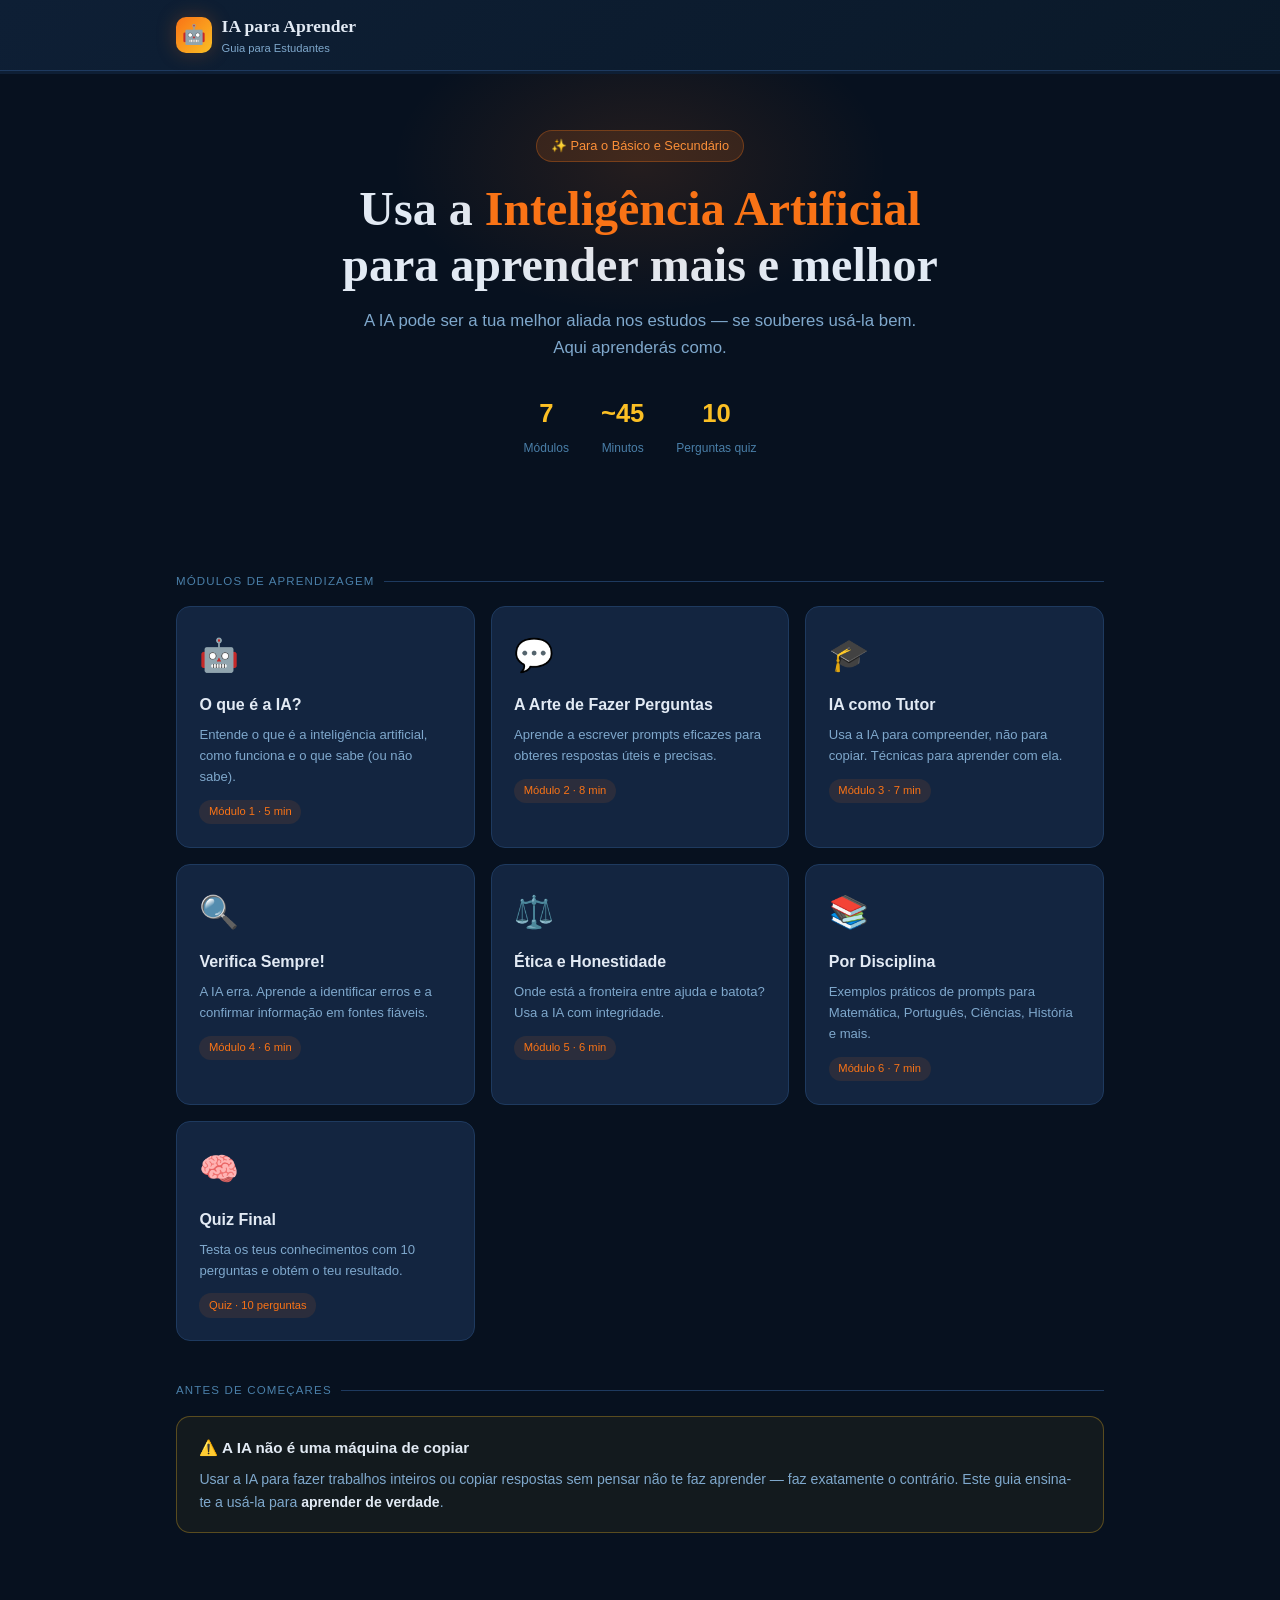
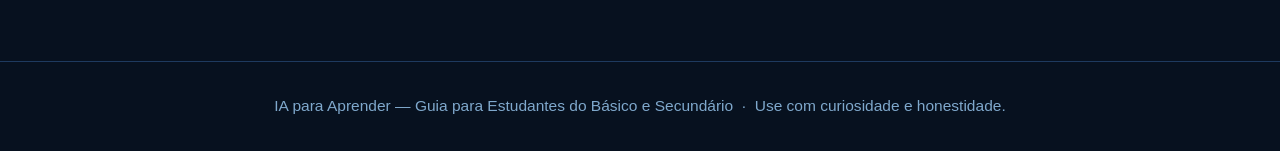
==== ia-para-aprender/index.html @ 06ae2235 "Publica app IA para Aprender" ====
<!DOCTYPE html>
<html lang="pt">
<head>
<meta charset="UTF-8">
<meta name="viewport" content="width=device-width, initial-scale=1.0">
<title>IA para Aprender — Guia para Estudantes</title>
<style>
  :root {
    --bg: #07111f;
    --bg2: #0e1f35;
    --card: #132540;
    --card2: #1a2f4a;
    --border: #1e3a5f;
    --primary: #f97316;
    --primary-light: #fb923c;
    --secondary: #fbbf24;
    --accent: #22d3ee;
    --green: #34d399;
    --red: #f87171;
    --text: #e2eaf4;
    --text-muted: #7fa8cc;
    --text-dim: #4a7fa8;
    --radius: 14px;
    --radius-sm: 8px;
    --shadow: 0 4px 24px rgba(0,0,0,0.4);
    --glow: 0 0 20px rgba(249,115,22,0.25);
  }
  *, *::before, *::after { box-sizing: border-box; margin: 0; padding: 0; }
  html { scroll-behavior: smooth; }
  body {
    font-family: 'Segoe UI', 'Helvetica Neue', Arial, sans-serif;
    background: var(--bg);
    color: var(--text);
    min-height: 100vh;
    line-height: 1.6;
    overflow-x: hidden;
  }

  /* ===== TYPOGRAPHY ===== */
  h1, h2, h3 { font-family: Georgia, 'Times New Roman', serif; }
  h1 { font-size: clamp(1.8rem, 5vw, 3rem); line-height: 1.15; }
  h2 { font-size: clamp(1.3rem, 3vw, 1.9rem); line-height: 1.25; }
  h3 { font-size: clamp(1rem, 2.5vw, 1.3rem); }
  p { color: var(--text-muted); font-size: 0.97rem; }
  strong { color: var(--text); }
  a { color: var(--accent); text-decoration: none; }

  /* ===== SCROLLBAR ===== */
  ::-webkit-scrollbar { width: 6px; }
  ::-webkit-scrollbar-track { background: var(--bg); }
  ::-webkit-scrollbar-thumb { background: var(--border); border-radius: 3px; }

  /* ===== LAYOUT ===== */
  .app { max-width: 960px; margin: 0 auto; padding: 0 1rem 4rem; }

  /* ===== HEADER ===== */
  .site-header {
    background: linear-gradient(135deg, var(--bg2) 0%, #0a1929 100%);
    border-bottom: 1px solid var(--border);
    position: sticky; top: 0; z-index: 100;
    backdrop-filter: blur(12px);
  }
  .header-inner {
    max-width: 960px; margin: 0 auto;
    padding: 0.75rem 1rem;
    display: flex; align-items: center; justify-content: space-between; gap: 1rem;
  }
  .logo {
    display: flex; align-items: center; gap: 0.6rem;
    cursor: pointer; user-select: none;
  }
  .logo-icon {
    width: 36px; height: 36px;
    background: linear-gradient(135deg, var(--primary), var(--secondary));
    border-radius: 10px;
    display: flex; align-items: center; justify-content: center;
    font-size: 1.2rem;
    box-shadow: var(--glow);
  }
  .logo-text { font-family: Georgia, serif; font-size: 1.1rem; color: var(--text); font-weight: bold; }
  .logo-sub { font-size: 0.7rem; color: var(--text-muted); display: block; }
  .back-btn {
    display: none;
    align-items: center; gap: 0.4rem;
    background: var(--card); border: 1px solid var(--border);
    color: var(--text-muted); padding: 0.4rem 0.9rem;
    border-radius: 20px; cursor: pointer; font-size: 0.85rem;
    transition: all 0.2s;
  }
  .back-btn:hover { background: var(--card2); color: var(--text); border-color: var(--primary); }
  .back-btn.visible { display: flex; }

  /* ===== PROGRESS BAR ===== */
  .progress-bar-wrap {
    height: 3px; background: var(--bg2);
    position: sticky; top: 0; z-index: 99;
  }
  .progress-bar {
    height: 100%;
    background: linear-gradient(90deg, var(--primary), var(--secondary));
    width: 0%; transition: width 0.4s ease;
  }

  /* ===== VIEWS ===== */
  .view { display: none; animation: fadeSlide 0.35s ease; }
  .view.active { display: block; }
  @keyframes fadeSlide {
    from { opacity: 0; transform: translateY(16px); }
    to { opacity: 1; transform: translateY(0); }
  }

  /* ===== HERO ===== */
  .hero {
    text-align: center;
    padding: 3.5rem 1rem 2.5rem;
    position: relative; overflow: hidden;
  }
  .hero::before {
    content: '';
    position: absolute; top: -60px; left: 50%; transform: translateX(-50%);
    width: 500px; height: 300px;
    background: radial-gradient(ellipse, rgba(249,115,22,0.12) 0%, transparent 70%);
    pointer-events: none;
  }
  .hero-badge {
    display: inline-flex; align-items: center; gap: 0.4rem;
    background: rgba(249,115,22,0.15); border: 1px solid rgba(249,115,22,0.3);
    color: var(--primary-light); padding: 0.3rem 0.9rem;
    border-radius: 20px; font-size: 0.8rem; margin-bottom: 1.2rem;
  }
  .hero h1 { margin-bottom: 1rem; }
  .hero h1 span { color: var(--primary); }
  .hero p { font-size: 1.05rem; max-width: 580px; margin: 0 auto 2rem; color: var(--text-muted); }
  .hero-stats {
    display: flex; justify-content: center; gap: 2rem;
    flex-wrap: wrap; margin-bottom: 2rem;
  }
  .stat { text-align: center; }
  .stat-num { font-size: 1.6rem; font-weight: bold; color: var(--secondary); display: block; }
  .stat-label { font-size: 0.75rem; color: var(--text-dim); }

  /* ===== MODULE GRID ===== */
  .section-label {
    font-size: 0.72rem; text-transform: uppercase; letter-spacing: 0.1em;
    color: var(--text-dim); margin: 2.5rem 0 1rem;
    display: flex; align-items: center; gap: 0.6rem;
  }
  .section-label::after { content: ''; flex: 1; height: 1px; background: var(--border); }
  .modules-grid {
    display: grid;
    grid-template-columns: repeat(auto-fill, minmax(260px, 1fr));
    gap: 1rem;
  }
  .module-card {
    background: var(--card);
    border: 1px solid var(--border);
    border-radius: var(--radius);
    padding: 1.4rem;
    cursor: pointer;
    transition: all 0.25s;
    position: relative; overflow: hidden;
  }
  .module-card::before {
    content: '';
    position: absolute; top: 0; left: 0; right: 0; height: 3px;
    background: var(--color, var(--primary));
    opacity: 0; transition: opacity 0.25s;
  }
  .module-card:hover { background: var(--card2); transform: translateY(-3px); box-shadow: var(--shadow); }
  .module-card:hover::before { opacity: 1; }
  .card-icon { font-size: 2rem; margin-bottom: 0.7rem; display: block; }
  .card-title { font-size: 1rem; font-weight: bold; color: var(--text); margin-bottom: 0.4rem; }
  .card-desc { font-size: 0.82rem; color: var(--text-muted); }
  .card-tag {
    display: inline-block; margin-top: 0.8rem;
    background: rgba(249,115,22,0.1); color: var(--primary);
    font-size: 0.7rem; padding: 0.2rem 0.6rem; border-radius: 12px;
  }
  .module-card.done .card-icon::after { content: ' ✓'; font-size: 1rem; color: var(--green); }

  /* ===== MODULE CONTENT ===== */
  .module-header {
    padding: 2rem 0 1.5rem;
    border-bottom: 1px solid var(--border);
    margin-bottom: 2rem;
  }
  .module-header .mod-icon { font-size: 2.5rem; display: block; margin-bottom: 0.5rem; }
  .module-header h2 { color: var(--text); }
  .module-header p { margin-top: 0.5rem; }
  .module-header .time-badge {
    display: inline-flex; align-items: center; gap: 0.3rem;
    background: var(--card); border: 1px solid var(--border);
    color: var(--text-dim); padding: 0.25rem 0.7rem;
    border-radius: 12px; font-size: 0.75rem; margin-top: 0.8rem;
  }

  /* ===== CONTENT BLOCKS ===== */
  .content-block { margin-bottom: 2rem; }
  .content-block h3 { color: var(--secondary); margin-bottom: 0.8rem; }

  .info-card {
    background: var(--card);
    border: 1px solid var(--border);
    border-radius: var(--radius);
    padding: 1.2rem 1.4rem;
    margin-bottom: 1rem;
  }
  .info-card.highlight { border-color: rgba(249,115,22,0.4); background: rgba(249,115,22,0.06); }
  .info-card.tip { border-color: rgba(34,211,238,0.3); background: rgba(34,211,238,0.05); }
  .info-card.tip h4::before { content: '💡 '; }
  .info-card.warning { border-color: rgba(251,191,36,0.3); background: rgba(251,191,36,0.05); }
  .info-card.warning h4::before { content: '⚠️ '; }
  .info-card.success { border-color: rgba(52,211,153,0.3); background: rgba(52,211,153,0.05); }
  .info-card.success h4::before { content: '✅ '; }
  .info-card h4 { color: var(--text); margin-bottom: 0.5rem; font-size: 0.95rem; }
  .info-card p, .info-card li { font-size: 0.88rem; color: var(--text-muted); }
  .info-card ul { padding-left: 1.2rem; margin-top: 0.4rem; }
  .info-card li { margin-bottom: 0.3rem; }

  /* ===== COMPARISON ===== */
  .compare-grid { display: grid; grid-template-columns: 1fr 1fr; gap: 1rem; margin-bottom: 1rem; }
  @media (max-width: 540px) { .compare-grid { grid-template-columns: 1fr; } }
  .compare-box {
    background: var(--card);
    border: 1px solid var(--border);
    border-radius: var(--radius);
    padding: 1rem;
  }
  .compare-box.bad { border-color: rgba(248,113,113,0.3); }
  .compare-box.good { border-color: rgba(52,211,153,0.3); }
  .compare-label {
    font-size: 0.7rem; text-transform: uppercase; letter-spacing: 0.08em;
    margin-bottom: 0.6rem; font-weight: bold;
  }
  .compare-box.bad .compare-label { color: var(--red); }
  .compare-box.good .compare-label { color: var(--green); }
  .compare-prompt {
    background: rgba(0,0,0,0.3); border-radius: var(--radius-sm);
    padding: 0.7rem 0.9rem; font-size: 0.85rem; color: var(--text); margin-bottom: 0.6rem;
    font-style: italic; border-left: 3px solid;
  }
  .compare-box.bad .compare-prompt { border-color: var(--red); }
  .compare-box.good .compare-prompt { border-color: var(--green); }
  .compare-why { font-size: 0.78rem; color: var(--text-muted); }

  /* ===== PROMPT BUILDER ===== */
  .prompt-builder {
    background: var(--card);
    border: 1px solid var(--border);
    border-radius: var(--radius);
    padding: 1.4rem;
    margin-bottom: 1.5rem;
  }
  .prompt-builder h4 { color: var(--accent); margin-bottom: 1rem; font-size: 0.95rem; }
  .builder-fields { display: flex; flex-direction: column; gap: 0.7rem; margin-bottom: 1rem; }
  .field-row { display: flex; flex-direction: column; gap: 0.3rem; }
  .field-row label { font-size: 0.78rem; color: var(--text-dim); text-transform: uppercase; letter-spacing: 0.06em; }
  .field-row select, .field-row input, .field-row textarea {
    background: var(--bg2); border: 1px solid var(--border);
    color: var(--text); padding: 0.55rem 0.8rem;
    border-radius: var(--radius-sm); font-size: 0.88rem;
    font-family: inherit; resize: vertical;
    transition: border-color 0.2s;
  }
  .field-row select:focus, .field-row input:focus, .field-row textarea:focus {
    outline: none; border-color: var(--primary);
  }
  .field-row select option { background: var(--bg2); }
  .build-btn {
    background: linear-gradient(135deg, var(--primary), var(--primary-light));
    color: white; border: none; padding: 0.65rem 1.5rem;
    border-radius: 20px; cursor: pointer; font-size: 0.88rem; font-weight: bold;
    transition: all 0.2s; display: flex; align-items: center; gap: 0.4rem;
  }
  .build-btn:hover { transform: scale(1.04); box-shadow: var(--glow); }
  .prompt-result {
    display: none;
    background: rgba(249,115,22,0.06); border: 1px solid rgba(249,115,22,0.25);
    border-radius: var(--radius-sm); padding: 1rem; margin-top: 1rem;
  }
  .prompt-result.visible { display: block; animation: fadeSlide 0.3s; }
  .prompt-result label { font-size: 0.72rem; color: var(--primary); text-transform: uppercase; letter-spacing: 0.08em; display: block; margin-bottom: 0.5rem; }
  .prompt-result p { font-size: 0.9rem; color: var(--text); font-style: italic; }
  .copy-btn {
    background: transparent; border: 1px solid var(--border);
    color: var(--text-muted); padding: 0.3rem 0.7rem;
    border-radius: 12px; cursor: pointer; font-size: 0.75rem;
    margin-top: 0.7rem; transition: all 0.2s;
  }
  .copy-btn:hover { border-color: var(--accent); color: var(--accent); }

  /* ===== FLIP CARDS ===== */
  .flip-grid { display: grid; grid-template-columns: repeat(auto-fill, minmax(200px, 1fr)); gap: 1rem; margin-bottom: 1rem; }
  .flip-card { perspective: 800px; cursor: pointer; height: 140px; }
  .flip-inner {
    position: relative; width: 100%; height: 100%;
    transform-style: preserve-3d; transition: transform 0.5s;
    border-radius: var(--radius);
  }
  .flip-card.flipped .flip-inner { transform: rotateY(180deg); }
  .flip-front, .flip-back {
    position: absolute; width: 100%; height: 100%;
    backface-visibility: hidden;
    border-radius: var(--radius);
    display: flex; flex-direction: column;
    align-items: center; justify-content: center;
    padding: 1rem; text-align: center;
  }
  .flip-front {
    background: var(--card); border: 1px solid var(--border);
    gap: 0.5rem;
  }
  .flip-front .fi { font-size: 1.8rem; }
  .flip-front p { font-size: 0.82rem; color: var(--text-muted); }
  .flip-back {
    background: var(--card2); border: 1px solid rgba(34,211,238,0.3);
    transform: rotateY(180deg);
  }
  .flip-back p { font-size: 0.82rem; color: var(--text-muted); }
  .flip-hint { font-size: 0.7rem; color: var(--text-dim); margin-top: 0.3rem; }

  /* ===== CHECKLIST ===== */
  .checklist { list-style: none; padding: 0; }
  .checklist li {
    display: flex; align-items: flex-start; gap: 0.7rem;
    padding: 0.7rem 0; border-bottom: 1px solid var(--border);
    font-size: 0.88rem; color: var(--text-muted); cursor: pointer;
    transition: color 0.2s;
  }
  .checklist li:last-child { border-bottom: none; }
  .checklist li .check-box {
    width: 20px; height: 20px; border-radius: 6px;
    border: 2px solid var(--border); flex-shrink: 0;
    display: flex; align-items: center; justify-content: center;
    font-size: 0.75rem; transition: all 0.2s; margin-top: 1px;
  }
  .checklist li.checked { color: var(--text); }
  .checklist li.checked .check-box { background: var(--green); border-color: var(--green); }
  .checklist li.checked .check-box::after { content: '✓'; color: white; font-weight: bold; }

  /* ===== DISCIPLINE TABS ===== */
  .tabs { display: flex; flex-wrap: wrap; gap: 0.5rem; margin-bottom: 1.2rem; }
  .tab-btn {
    background: var(--card); border: 1px solid var(--border);
    color: var(--text-muted); padding: 0.45rem 1rem;
    border-radius: 20px; cursor: pointer; font-size: 0.82rem;
    transition: all 0.2s;
  }
  .tab-btn:hover, .tab-btn.active {
    background: var(--primary); border-color: var(--primary); color: white;
  }
  .tab-panel { display: none; animation: fadeSlide 0.25s; }
  .tab-panel.active { display: block; }
  .example-list { list-style: none; padding: 0; }
  .example-list li {
    background: var(--card); border: 1px solid var(--border);
    border-radius: var(--radius-sm);
    padding: 0.75rem 1rem; margin-bottom: 0.6rem;
    font-size: 0.85rem; color: var(--text-muted);
    display: flex; gap: 0.6rem; align-items: flex-start;
  }
  .example-list li::before { content: '→'; color: var(--primary); flex-shrink: 0; font-weight: bold; }

  /* ===== QUIZ ===== */
  .quiz-wrap { max-width: 680px; margin: 0 auto; padding: 1.5rem 0; }
  .quiz-progress {
    display: flex; align-items: center; gap: 1rem; margin-bottom: 1.5rem;
  }
  .quiz-progress .q-bar { flex: 1; height: 6px; background: var(--border); border-radius: 3px; overflow: hidden; }
  .quiz-progress .q-fill { height: 100%; background: linear-gradient(90deg, var(--primary), var(--secondary)); transition: width 0.4s; }
  .quiz-progress .q-label { font-size: 0.78rem; color: var(--text-dim); white-space: nowrap; }
  .question-card {
    background: var(--card); border: 1px solid var(--border);
    border-radius: var(--radius); padding: 1.5rem;
  }
  .question-text { color: var(--text); font-size: 1rem; font-weight: bold; margin-bottom: 1.2rem; line-height: 1.5; }
  .options { display: flex; flex-direction: column; gap: 0.6rem; }
  .option-btn {
    background: var(--bg2); border: 1px solid var(--border);
    color: var(--text-muted); padding: 0.75rem 1rem;
    border-radius: var(--radius-sm); cursor: pointer; text-align: left;
    font-size: 0.88rem; transition: all 0.2s; display: flex; align-items: center; gap: 0.7rem;
  }
  .option-btn:hover:not(:disabled) { border-color: var(--primary); color: var(--text); background: rgba(249,115,22,0.07); }
  .option-btn.correct { background: rgba(52,211,153,0.1); border-color: var(--green); color: var(--text); }
  .option-btn.wrong { background: rgba(248,113,113,0.1); border-color: var(--red); color: var(--text); }
  .option-btn:disabled { cursor: default; }
  .option-letter {
    width: 24px; height: 24px; border-radius: 50%;
    background: var(--border); display: flex; align-items: center; justify-content: center;
    font-size: 0.72rem; font-weight: bold; flex-shrink: 0; color: var(--text-dim);
  }
  .option-btn.correct .option-letter { background: var(--green); color: white; }
  .option-btn.wrong .option-letter { background: var(--red); color: white; }
  .feedback-msg {
    display: none; margin-top: 0.9rem;
    padding: 0.7rem 1rem; border-radius: var(--radius-sm);
    font-size: 0.85rem;
  }
  .feedback-msg.show { display: block; animation: fadeSlide 0.3s; }
  .feedback-msg.ok { background: rgba(52,211,153,0.1); border: 1px solid rgba(52,211,153,0.3); color: var(--green); }
  .feedback-msg.ko { background: rgba(248,113,113,0.1); border: 1px solid rgba(248,113,113,0.3); color: var(--red); }
  .next-btn {
    display: none; margin-top: 1.2rem;
    background: var(--primary); color: white; border: none;
    padding: 0.65rem 1.8rem; border-radius: 20px;
    cursor: pointer; font-size: 0.9rem; font-weight: bold;
    transition: all 0.2s;
  }
  .next-btn.show { display: inline-flex; align-items: center; gap: 0.4rem; }
  .next-btn:hover { background: var(--primary-light); transform: scale(1.04); }

  /* ===== RESULT ===== */
  .result-card {
    background: var(--card); border: 1px solid var(--border);
    border-radius: var(--radius); padding: 2.5rem;
    text-align: center; max-width: 500px; margin: 2rem auto;
  }
  .result-emoji { font-size: 4rem; margin-bottom: 1rem; }
  .result-score {
    font-size: 3rem; font-weight: bold; font-family: Georgia, serif;
    background: linear-gradient(135deg, var(--primary), var(--secondary));
    -webkit-background-clip: text; -webkit-text-fill-color: transparent;
    background-clip: text;
  }
  .result-label { font-size: 0.85rem; color: var(--text-dim); margin-bottom: 0.5rem; }
  .result-msg { color: var(--text-muted); font-size: 0.92rem; margin: 1rem 0 1.5rem; }
  .result-badges { display: flex; flex-wrap: wrap; justify-content: center; gap: 0.5rem; margin-bottom: 1.5rem; }
  .badge-item {
    background: rgba(249,115,22,0.1); border: 1px solid rgba(249,115,22,0.25);
    color: var(--primary-light); padding: 0.3rem 0.8rem;
    border-radius: 12px; font-size: 0.78rem;
  }
  .retry-btn {
    background: transparent; border: 1px solid var(--primary); color: var(--primary);
    padding: 0.6rem 1.4rem; border-radius: 20px; cursor: pointer; font-size: 0.88rem;
    margin-right: 0.6rem; transition: all 0.2s;
  }
  .retry-btn:hover { background: rgba(249,115,22,0.1); }
  .home-btn {
    background: var(--primary); border: none; color: white;
    padding: 0.6rem 1.4rem; border-radius: 20px; cursor: pointer; font-size: 0.88rem;
    transition: all 0.2s;
  }
  .home-btn:hover { background: var(--primary-light); }

  /* ===== STEP LIST ===== */
  .step-list { list-style: none; padding: 0; counter-reset: steps; }
  .step-list li {
    counter-increment: steps;
    display: flex; gap: 1rem; align-items: flex-start;
    padding: 1rem 0; border-bottom: 1px solid var(--border);
  }
  .step-list li:last-child { border-bottom: none; }
  .step-list li::before {
    content: counter(steps);
    min-width: 28px; height: 28px;
    background: linear-gradient(135deg, var(--primary), var(--primary-light));
    color: white; border-radius: 50%;
    display: flex; align-items: center; justify-content: center;
    font-size: 0.78rem; font-weight: bold; flex-shrink: 0; margin-top: 2px;
  }
  .step-list li .step-content strong { color: var(--text); display: block; font-size: 0.9rem; margin-bottom: 0.2rem; }
  .step-list li .step-content span { font-size: 0.82rem; color: var(--text-muted); }

  /* ===== ACCORDION ===== */
  .accordion { border: 1px solid var(--border); border-radius: var(--radius); overflow: hidden; margin-bottom: 1rem; }
  .acc-header {
    background: var(--card); padding: 1rem 1.2rem;
    cursor: pointer; display: flex; align-items: center; justify-content: space-between;
    transition: background 0.2s;
  }
  .acc-header:hover { background: var(--card2); }
  .acc-header span { font-size: 0.92rem; color: var(--text); font-weight: bold; }
  .acc-arrow { color: var(--text-dim); transition: transform 0.3s; font-size: 0.8rem; }
  .acc-header.open .acc-arrow { transform: rotate(180deg); }
  .acc-body {
    display: none; padding: 1rem 1.2rem;
    background: var(--bg2); border-top: 1px solid var(--border);
    font-size: 0.88rem; color: var(--text-muted); line-height: 1.7;
  }
  .acc-body.open { display: block; animation: fadeSlide 0.2s; }

  /* ===== MODULE NAV ===== */
  .mod-nav { display: flex; justify-content: space-between; margin-top: 2.5rem; padding-top: 1.5rem; border-top: 1px solid var(--border); }
  .mod-nav-btn {
    background: var(--card); border: 1px solid var(--border);
    color: var(--text-muted); padding: 0.6rem 1.2rem;
    border-radius: 20px; cursor: pointer; font-size: 0.85rem;
    transition: all 0.2s; display: flex; align-items: center; gap: 0.4rem;
  }
  .mod-nav-btn:hover { background: var(--card2); color: var(--text); border-color: var(--primary); }
  .mod-nav-btn.primary-nav {
    background: var(--primary); border-color: var(--primary); color: white;
  }
  .mod-nav-btn.primary-nav:hover { background: var(--primary-light); }

  /* ===== FOOTER ===== */
  .site-footer {
    text-align: center; padding: 2rem 1rem;
    border-top: 1px solid var(--border); margin-top: 3rem;
    font-size: 0.78rem; color: var(--text-dim);
  }

  /* ===== RESPONSIVE ===== */
  @media (max-width: 600px) {
    .modules-grid { grid-template-columns: 1fr; }
    .hero-stats { gap: 1.2rem; }
  }
</style>
</head>
<body>

<!-- ===== HEADER ===== -->
<header class="site-header">
  <div class="header-inner">
    <div class="logo" onclick="goHome()">
      <div class="logo-icon">🤖</div>
      <div>
        <span class="logo-text">IA para Aprender</span>
        <span class="logo-sub">Guia para Estudantes</span>
      </div>
    </div>
    <button class="back-btn" id="backBtn" onclick="goHome()">← Início</button>
  </div>
</header>
<div class="progress-bar-wrap"><div class="progress-bar" id="progressBar"></div></div>

<!-- ===== HOME VIEW ===== -->
<div class="view active" id="view-home">
<div class="app">

  <div class="hero">
    <div class="hero-badge">✨ Para o Básico e Secundário</div>
    <h1>Usa a <span>Inteligência Artificial</span><br>para aprender mais e melhor</h1>
    <p>A IA pode ser a tua melhor aliada nos estudos — se souberes usá-la bem. Aqui aprenderás como.</p>
    <div class="hero-stats">
      <div class="stat"><span class="stat-num">7</span><span class="stat-label">Módulos</span></div>
      <div class="stat"><span class="stat-num">~45</span><span class="stat-label">Minutos</span></div>
      <div class="stat"><span class="stat-num">10</span><span class="stat-label">Perguntas quiz</span></div>
    </div>
  </div>

  <div class="section-label">Módulos de Aprendizagem</div>
  <div class="modules-grid">
    <div class="module-card" style="--color:#f97316" onclick="showModule('m1')">
      <span class="card-icon">🤖</span>
      <div class="card-title">O que é a IA?</div>
      <div class="card-desc">Entende o que é a inteligência artificial, como funciona e o que sabe (ou não sabe).</div>
      <span class="card-tag">Módulo 1 · 5 min</span>
    </div>
    <div class="module-card" style="--color:#22d3ee" onclick="showModule('m2')">
      <span class="card-icon">💬</span>
      <div class="card-title">A Arte de Fazer Perguntas</div>
      <div class="card-desc">Aprende a escrever prompts eficazes para obteres respostas úteis e precisas.</div>
      <span class="card-tag">Módulo 2 · 8 min</span>
    </div>
    <div class="module-card" style="--color:#a78bfa" onclick="showModule('m3')">
      <span class="card-icon">🎓</span>
      <div class="card-title">IA como Tutor</div>
      <div class="card-desc">Usa a IA para compreender, não para copiar. Técnicas para aprender com ela.</div>
      <span class="card-tag">Módulo 3 · 7 min</span>
    </div>
    <div class="module-card" style="--color:#34d399" onclick="showModule('m4')">
      <span class="card-icon">🔍</span>
      <div class="card-title">Verifica Sempre!</div>
      <div class="card-desc">A IA erra. Aprende a identificar erros e a confirmar informação em fontes fiáveis.</div>
      <span class="card-tag">Módulo 4 · 6 min</span>
    </div>
    <div class="module-card" style="--color:#fbbf24" onclick="showModule('m5')">
      <span class="card-icon">⚖️</span>
      <div class="card-title">Ética e Honestidade</div>
      <div class="card-desc">Onde está a fronteira entre ajuda e batota? Usa a IA com integridade.</div>
      <span class="card-tag">Módulo 5 · 6 min</span>
    </div>
    <div class="module-card" style="--color:#f472b6" onclick="showModule('m6')">
      <span class="card-icon">📚</span>
      <div class="card-title">Por Disciplina</div>
      <div class="card-desc">Exemplos práticos de prompts para Matemática, Português, Ciências, História e mais.</div>
      <span class="card-tag">Módulo 6 · 7 min</span>
    </div>
    <div class="module-card" style="--color:#f97316" onclick="showModule('quiz')" id="quizCard">
      <span class="card-icon">🧠</span>
      <div class="card-title">Quiz Final</div>
      <div class="card-desc">Testa os teus conhecimentos com 10 perguntas e obtém o teu resultado.</div>
      <span class="card-tag">Quiz · 10 perguntas</span>
    </div>
  </div>

  <div class="section-label">Antes de Começares</div>
  <div class="info-card warning">
    <h4>A IA não é uma máquina de copiar</h4>
    <p>Usar a IA para fazer trabalhos inteiros ou copiar respostas sem pensar não te faz aprender — faz exatamente o contrário. Este guia ensina-te a usá-la para <strong>aprender de verdade</strong>.</p>
  </div>

</div>
</div>

<!-- ===== MÓDULO 1: O que é a IA? ===== -->
<div class="view" id="view-m1">
<div class="app">
  <div class="module-header">
    <span class="mod-icon">🤖</span>
    <h2>O que é a Inteligência Artificial?</h2>
    <p>Antes de usar uma ferramenta, é importante perceber como ela funciona — e o que ela não consegue fazer.</p>
    <span class="time-badge">⏱ ~5 minutos</span>
  </div>

  <div class="content-block">
    <h3>Em poucas palavras</h3>
    <div class="info-card">
      <h4>O que é a IA?</h4>
      <p>A Inteligência Artificial (IA) é um programa de computador treinado com enormes quantidades de texto. Ao "ler" este texto, aprendeu padrões de linguagem e de conhecimento. Quando lhe fazes uma pergunta, o programa gera a resposta mais provável com base no que aprendeu — não está a pensar como tu.</p>
    </div>
    <div class="info-card tip">
      <h4>Analogia útil</h4>
      <p>Pensa na IA como um estudante que leu <strong>milhões de livros</strong>, mas nunca saiu de casa, não tem experiências próprias, e às vezes confunde detalhes. Sabe muito, mas não sabe tudo — e pode estar errado.</p>
    </div>
  </div>

  <div class="content-block">
    <h3>O que a IA consegue fazer bem</h3>
    <div class="flip-grid">
      <div class="flip-card" onclick="this.classList.toggle('flipped')">
        <div class="flip-inner">
          <div class="flip-front"><span class="fi">📝</span><p>Explicar conceitos</p><span class="flip-hint">clica para saber mais</span></div>
          <div class="flip-back"><p>Pode explicar a mesma coisa de muitas maneiras diferentes — ideal quando o livro não é claro!</p></div>
        </div>
      </div>
      <div class="flip-card" onclick="this.classList.toggle('flipped')">
        <div class="flip-inner">
          <div class="flip-front"><span class="fi">🔄</span><p>Resumir texto</p><span class="flip-hint">clica para saber mais</span></div>
          <div class="flip-back"><p>Condensa informação longa, mas verifica sempre se o resumo está correto antes de o usar.</p></div>
        </div>
      </div>
      <div class="flip-card" onclick="this.classList.toggle('flipped')">
        <div class="flip-inner">
          <div class="flip-front"><span class="fi">🌍</span><p>Traduzir idiomas</p><span class="flip-hint">clica para saber mais</span></div>
          <div class="flip-back"><p>Traduz de forma bastante competente, embora expressões idiomáticas possam sair menos naturais.</p></div>
        </div>
      </div>
      <div class="flip-card" onclick="this.classList.toggle('flipped')">
        <div class="flip-inner">
          <div class="flip-front"><span class="fi">💡</span><p>Dar ideias</p><span class="flip-hint">clica para saber mais</span></div>
          <div class="flip-back"><p>Ótima para brainstorming, sugerir ângulos diferentes, ou ajudar quando estás em branco.</p></div>
        </div>
      </div>
      <div class="flip-card" onclick="this.classList.toggle('flipped')">
        <div class="flip-inner">
          <div class="flip-front"><span class="fi">❓</span><p>Responder a dúvidas</p><span class="flip-hint">clica para saber mais</span></div>
          <div class="flip-back"><p>Pode responder a perguntas sobre quase qualquer tema — mas verifica sempre a informação!</p></div>
        </div>
      </div>
      <div class="flip-card" onclick="this.classList.toggle('flipped')">
        <div class="flip-inner">
          <div class="flip-front"><span class="fi">✏️</span><p>Rever textos</p><span class="flip-hint">clica para saber mais</span></div>
          <div class="flip-back"><p>Ajuda a corrigir gramática, melhorar estilo e tornar um texto mais claro e coerente.</p></div>
        </div>
      </div>
    </div>
  </div>

  <div class="content-block">
    <h3>O que a IA NÃO consegue</h3>
    <div class="info-card warning">
      <h4>Limitações importantes</h4>
      <ul>
        <li><strong>Não sabe o que aconteceu recentemente</strong> — o seu conhecimento tem uma data de corte.</li>
        <li><strong>Pode inventar factos</strong> — este fenómeno chama-se "alucinação" e é comum.</li>
        <li><strong>Não acede à internet</strong> (na maioria das versões) — não pode verificar notícias em tempo real.</li>
        <li><strong>Não te conhece</strong> — não sabe o que já estudaste ou o que o teu professor explicou.</li>
        <li><strong>Não tem opiniões próprias</strong> — gera texto que parece uma opinião mas é apenas o padrão mais provável.</li>
        <li><strong>Não substitui especialistas</strong> — não é médico, advogado, nem professor.</li>
      </ul>
    </div>
  </div>

  <div class="content-block">
    <h3>Como saber que IA estás a usar?</h3>
    <div class="compare-grid">
      <div class="compare-box good">
        <div class="compare-label">Ferramentas comuns para estudantes</div>
        <ul style="padding-left:1.2rem; margin-top:0.4rem;">
          <li style="color:var(--text-muted);font-size:0.82rem;margin-bottom:0.3rem">ChatGPT (OpenAI)</li>
          <li style="color:var(--text-muted);font-size:0.82rem;margin-bottom:0.3rem">Claude (Anthropic)</li>
          <li style="color:var(--text-muted);font-size:0.82rem;margin-bottom:0.3rem">Gemini (Google)</li>
          <li style="color:var(--text-muted);font-size:0.82rem;margin-bottom:0.3rem">Copilot (Microsoft)</li>
        </ul>
      </div>
      <div class="compare-box bad">
        <div class="compare-label">Regra de ouro</div>
        <p style="font-size:0.82rem;color:var(--text-muted);margin-top:0.4rem">Não importa qual usas — <strong style="color:var(--text)">as regras deste guia aplicam-se a todas</strong>. Nenhuma é infalível.</p>
      </div>
    </div>
  </div>

  <div class="mod-nav">
    <button class="mod-nav-btn" onclick="goHome()">← Início</button>
    <button class="mod-nav-btn primary-nav" onclick="showModule('m2')">Próximo Módulo →</button>
  </div>
</div>
</div>

<!-- ===== MÓDULO 2: Fazer boas perguntas ===== -->
<div class="view" id="view-m2">
<div class="app">
  <div class="module-header">
    <span class="mod-icon">💬</span>
    <h2>A Arte de Fazer Boas Perguntas</h2>
    <p>A qualidade da tua pergunta determina a qualidade da resposta. Aprender a escrever bons <em>prompts</em> é uma competência fundamental.</p>
    <span class="time-badge">⏱ ~8 minutos</span>
  </div>

  <div class="content-block">
    <h3>O que é um prompt?</h3>
    <div class="info-card">
      <h4>Definição simples</h4>
      <p>Um <strong>prompt</strong> é tudo o que escreves para a IA — uma pergunta, instrução ou descrição. O modelo de linguagem usa exatamente o que escreves para gerar a resposta. Quanto mais claro e detalhado for o teu prompt, melhor será a resposta.</p>
    </div>
  </div>

  <div class="content-block">
    <h3>Comparação: prompts fracos vs. fortes</h3>
    <div class="compare-grid">
      <div class="compare-box bad">
        <div class="compare-label">❌ Prompt Fraco</div>
        <div class="compare-prompt">"fala me da revolução francesa"</div>
        <div class="compare-why">Vago, sem contexto, sem objetivo. Podes receber um texto genérico de enciclopédia.</div>
      </div>
      <div class="compare-box good">
        <div class="compare-label">✅ Prompt Forte</div>
        <div class="compare-prompt">"Explica as causas da Revolução Francesa de forma simples, como se eu tivesse 14 anos e estivesse a estudar para um teste. Usa 3 pontos principais e um exemplo concreto para cada um."</div>
        <div class="compare-why">Tem contexto, público-alvo, formato e objetivo claros.</div>
      </div>
    </div>
    <div class="compare-grid">
      <div class="compare-box bad">
        <div class="compare-label">❌ Prompt Fraco</div>
        <div class="compare-prompt">"ajuda com matematica"</div>
        <div class="compare-why">A IA não sabe que disciplina, que tópico, nem qual a tua dificuldade.</div>
      </div>
      <div class="compare-box good">
        <div class="compare-label">✅ Prompt Forte</div>
        <div class="compare-prompt">"Tenho dificuldade em perceber o teorema de Pitágoras. Podes explicar o conceito passo a passo e depois dar-me 2 exercícios de dificuldade crescente para praticar? Sou do 8.º ano."</div>
        <div class="compare-why">Diz o tema, o problema, o que quer e o nível escolar.</div>
      </div>
    </div>
  </div>

  <div class="content-block">
    <h3>A fórmula CREIAS</h3>
    <div class="info-card tip">
      <h4>Usa este guia para construir prompts poderosos</h4>
      <ul>
        <li><strong>C — Contexto:</strong> Quem és? Em que disciplina/nível estás?</li>
        <li><strong>R — Papel:</strong> Pede à IA para agir como tutor, professor, etc.</li>
        <li><strong>E — Exemplos:</strong> Dá um exemplo do que queres (ou não queres).</li>
        <li><strong>I — Instrução:</strong> O que queres exatamente? Explicar, resumir, criar exercícios?</li>
        <li><strong>A — Audiência:</strong> Para quem é? Que nível de simplicidade?</li>
        <li><strong>S — Saída:</strong> Que formato? Listas, passos, tabela, parágrafos?</li>
      </ul>
      <p style="margin-top:0.6rem">Não tens de usar todos — usa os que fazem sentido para a tua pergunta.</p>
    </div>
  </div>

  <div class="content-block">
    <h3>🛠️ Construtor de Prompts Interativo</h3>
    <div class="prompt-builder">
      <h4>Constrói o teu próprio prompt</h4>
      <div class="builder-fields">
        <div class="field-row">
          <label>Disciplina</label>
          <select id="pb-subject">
            <option value="">-- escolhe --</option>
            <option value="Matemática">Matemática</option>
            <option value="Português">Português</option>
            <option value="História">História</option>
            <option value="Ciências Naturais">Ciências Naturais</option>
            <option value="Físico-Química">Físico-Química</option>
            <option value="Inglês">Inglês</option>
            <option value="Geografia">Geografia</option>
            <option value="Filosofia">Filosofia</option>
            <option value="Biologia">Biologia</option>
          </select>
        </div>
        <div class="field-row">
          <label>O que precisas?</label>
          <select id="pb-need">
            <option value="">-- escolhe --</option>
            <option value="explicar o conceito de">Explicar um conceito</option>
            <option value="criar exercícios de prática sobre">Criar exercícios de prática</option>
            <option value="fazer um resumo do tema">Resumir um tema</option>
            <option value="corrigir e melhorar o meu texto sobre">Corrigir um texto meu</option>
            <option value="dar exemplos concretos de">Dar exemplos concretos</option>
            <option value="fazer uma comparação entre">Comparar dois conceitos</option>
            <option value="criar um plano de estudo para">Criar plano de estudo</option>
            <option value="ajudar-me a perceber o erro no seguinte exercício sobre">Perceber um erro meu</option>
          </select>
        </div>
        <div class="field-row">
          <label>Tópico específico</label>
          <input type="text" id="pb-topic" placeholder="ex: frações, Segunda Guerra Mundial, fotossíntese...">
        </div>
        <div class="field-row">
          <label>Ano escolar</label>
          <select id="pb-year">
            <option value="">-- escolhe --</option>
            <option value="5.º ano">5.º ano</option>
            <option value="6.º ano">6.º ano</option>
            <option value="7.º ano">7.º ano</option>
            <option value="8.º ano">8.º ano</option>
            <option value="9.º ano">9.º ano</option>
            <option value="10.º ano">10.º ano</option>
            <option value="11.º ano">11.º ano</option>
            <option value="12.º ano">12.º ano</option>
          </select>
        </div>
        <div class="field-row">
          <label>Formato da resposta (opcional)</label>
          <select id="pb-format">
            <option value="">-- nenhum --</option>
            <option value="em forma de lista com pontos">Lista de pontos</option>
            <option value="em passos numerados">Passos numerados</option>
            <option value="numa tabela comparativa">Tabela</option>
            <option value="num texto curto de 1 parágrafo">Texto curto</option>
            <option value="com exemplos do dia a dia">Com exemplos do dia a dia</option>
          </select>
        </div>
      </div>
      <button class="build-btn" onclick="buildPrompt()">⚡ Gerar Prompt</button>
      <div class="prompt-result" id="promptResult">
        <label>O teu prompt:</label>
        <p id="promptText"></p>
        <button class="copy-btn" onclick="copyPrompt()">📋 Copiar</button>
      </div>
    </div>
  </div>

  <div class="content-block">
    <h3>Técnicas avançadas</h3>
    <div class="accordion">
      <div class="acc-header" onclick="toggleAcc(this)">
        <span>💬 Pede à IA para fazer perguntas primeiro</span>
        <span class="acc-arrow">▼</span>
      </div>
      <div class="acc-body">Podes escrever: <em>"Antes de responderes, faz-me 3 perguntas para perceber melhor o que preciso."</em> Isto garante que a IA entende bem o teu contexto antes de responder.</div>
    </div>
    <div class="accordion">
      <div class="acc-header" onclick="toggleAcc(this)">
        <span>🔄 Itera a resposta</span>
        <span class="acc-arrow">▼</span>
      </div>
      <div class="acc-body">Se a resposta não foi boa, não desistas — afina o prompt. Podes escrever: <em>"Não percebi a parte sobre X. Podes explicar de outra forma, com um exemplo diferente?"</em> A IA recorda o que foi dito antes.</div>
    </div>
    <div class="accordion">
      <div class="acc-header" onclick="toggleAcc(this)">
        <span>🎭 Dá um papel à IA</span>
        <span class="acc-arrow">▼</span>
      </div>
      <div class="acc-body">Podes pedir: <em>"Age como um professor de Matemática paciente e explica-me como se fosse a primeira vez que ouvia este conceito."</em> Isto muda o tom e o estilo da resposta.</div>
    </div>
    <div class="accordion">
      <div class="acc-header" onclick="toggleAcc(this)">
        <span>📏 Controla o tamanho da resposta</span>
        <span class="acc-arrow">▼</span>
      </div>
      <div class="acc-body">Adiciona frases como <em>"em não mais de 5 frases"</em>, <em>"numa única frase simples"</em>, ou <em>"num texto de 200 palavras"</em>. A IA respeitará o limite.</div>
    </div>
    <div class="accordion">
      <div class="acc-header" onclick="toggleAcc(this)">
        <span>🔍 Pede fontes ou referências</span>
        <span class="acc-arrow">▼</span>
      </div>
      <div class="acc-body">Escreve <em>"indica-me onde posso verificar esta informação"</em> ou <em>"quais são as fontes principais sobre este tema?"</em>. Atenção: a IA pode inventar fontes — verifica sempre!</div>
    </div>
  </div>

  <div class="mod-nav">
    <button class="mod-nav-btn" onclick="showModule('m1')">← Módulo Anterior</button>
    <button class="mod-nav-btn primary-nav" onclick="showModule('m3')">Próximo Módulo →</button>
  </div>
</div>
</div>

<!-- ===== MÓDULO 3: IA como Tutor ===== -->
<div class="view" id="view-m3">
<div class="app">
  <div class="module-header">
    <span class="mod-icon">🎓</span>
    <h2>IA como o Teu Tutor</h2>
    <p>A maior diferença entre usar bem e usar mal a IA está aqui: usá-la para <strong>compreender</strong>, não para copiar.</p>
    <span class="time-badge">⏱ ~7 minutos</span>
  </div>

  <div class="content-block">
    <h3>O princípio fundamental</h3>
    <div class="info-card highlight">
      <h4>🧠 O teu cérebro precisa de trabalhar</h4>
      <p>Quando alguém te dá a resposta pronta, o teu cérebro não aprende — apenas recebe. Para aprender de verdade, tens de <strong>pensar, errar, perceber o porquê do erro e tentar de novo</strong>. A IA pode ser o teu parceiro nesse processo.</p>
    </div>
  </div>

  <div class="content-block">
    <h3>Técnicas para aprender com a IA</h3>

    <div class="info-card">
      <h4>1. Pede explicação, não resposta</h4>
      <p>Em vez de: <em>"Qual é o resultado de 24 ÷ 6?"</em><br>
      Pergunta: <em>"Explica-me como se resolve uma divisão de dois números. Depois dá-me um exercício para eu tentar sozinho."</em></p>
    </div>

    <div class="info-card">
      <h4>2. Técnica "Explica-me como se tivesse X anos"</h4>
      <p>Esta técnica força a IA a simplificar ao máximo. Depois que percebes a versão simples, pedes uma mais detalhada. Exemplo: <em>"Explica-me a mitose como se eu tivesse 10 anos. Depois explica para o 9.º ano."</em></p>
    </div>

    <div class="info-card">
      <h4>3. Aprendizagem Socrática</h4>
      <p>Pede à IA que te faça perguntas em vez de te dar respostas. Exemplo: <em>"Não me digas a resposta. Faz-me perguntas que me ajudem a descobrir porque é que a água ferve a 100°C."</em></p>
    </div>

    <div class="info-card">
      <h4>4. Testa a tua compreensão</h4>
      <p>Depois de estudares um tema, pede: <em>"Faz-me 5 perguntas de escolha múltipla sobre a Revolução Industrial para eu testar se percebi bem. Depois corrige as minhas respostas e explica onde errei."</em></p>
    </div>

    <div class="info-card">
      <h4>5. "Onde estou a errar?"</h4>
      <p>Mostra o teu trabalho à IA e pede análise: <em>"Aqui está a minha resolução deste exercício de equações. Não me digas a resposta certa — diz-me apenas se há um erro e em que passo estou a errar."</em></p>
    </div>

    <div class="info-card">
      <h4>6. Analogias do dia a dia</h4>
      <p>Se um conceito é muito abstrato: <em>"Explica-me o que é a corrente elétrica usando uma analogia com água a correr numa canalização."</em></p>
    </div>
  </div>

  <div class="content-block">
    <h3>Método Feynman com IA</h3>
    <div class="step-list">
      <li><div class="step-content"><strong>Estuda o conceito</strong><span>Lê o manual, os apontamentos ou pede à IA uma explicação inicial.</span></div></li>
      <li><div class="step-content"><strong>Explica com as tuas palavras</strong><span>Escreve para a IA: "Vou explicar-te o que aprendi sobre X. Diz-me o que está correto e o que está errado ou incompleto."</span></div></li>
      <li><div class="step-content"><strong>Identifica o que não sabes</strong><span>Onde hesitaste? Onde foste vago? Estuda só essa parte.</span></div></li>
      <li><div class="step-content"><strong>Simplifica ainda mais</strong><span>Pede à IA: "Como explicaria isto a um aluno mais novo?" Se consegues simplificar, percebeste mesmo.</span></div></li>
    </div>
  </div>

  <div class="content-block">
    <h3>Criar um plano de estudo</h3>
    <div class="info-card tip">
      <h4>Prompt modelo para plano de estudo</h4>
      <p>Copia e adapta este prompt:<br><br>
      <em>"Tenho um teste de [disciplina] em [data]. Os tópicos são: [lista]. Tenho [X horas] disponíveis por dia. Cria-me um plano de estudo detalhado, com tempos para cada tópico, pausas e sugestões de como rever cada um. Sou [nível escolar]."</em></p>
    </div>
  </div>

  <div class="mod-nav">
    <button class="mod-nav-btn" onclick="showModule('m2')">← Módulo Anterior</button>
    <button class="mod-nav-btn primary-nav" onclick="showModule('m4')">Próximo Módulo →</button>
  </div>
</div>
</div>

<!-- ===== MÓDULO 4: Verifica Sempre ===== -->
<div class="view" id="view-m4">
<div class="app">
  <div class="module-header">
    <span class="mod-icon">🔍</span>
    <h2>Verifica Sempre!</h2>
    <p>A IA é confiante mesmo quando está errada. Aprender a verificar informação é uma das competências mais importantes do século XXI.</p>
    <span class="time-badge">⏱ ~6 minutos</span>
  </div>

  <div class="content-block">
    <h3>O problema das "alucinações"</h3>
    <div class="info-card warning">
      <h4>O que são alucinações da IA?</h4>
      <p>As ferramentas de IA podem <strong>inventar factos</strong> com total confiança. Podem citar livros que não existem, atribuir citações falsas a pessoas reais, dar datas erradas ou inventar estatísticas. Este fenómeno chama-se "alucinação" e acontece porque a IA gera o texto mais provável — não o mais verdadeiro.</p>
    </div>
    <div class="compare-grid">
      <div class="compare-box bad">
        <div class="compare-label">❌ Nunca confies cegamente</div>
        <div class="compare-prompt">"O Camões escreveu Os Lusíadas em 1572 durante a sua estadia em Macau onde viveu 17 anos." ← A IA pode dizer algo assim e estar errada nos detalhes.</div>
        <div class="compare-why">Mesmo factos com aparência correta podem ter erros nos detalhes.</div>
      </div>
      <div class="compare-box good">
        <div class="compare-label">✅ Verifica sempre dados específicos</div>
        <div class="compare-prompt">Datas, nomes, estatísticas, citações, referências bibliográficas — qualquer dado concreto deve ser confirmado numa fonte fiável.</div>
        <div class="compare-why">Usa a IA para entender e explorar, não como fonte de factos definitivos.</div>
      </div>
    </div>
  </div>

  <div class="content-block">
    <h3>Checklist de Verificação</h3>
    <p style="margin-bottom:1rem">Antes de usar informação da IA num trabalho, passa por esta lista:</p>
    <ul class="checklist" id="verify-checklist">
      <li onclick="toggleCheck(this)"><div class="check-box"></div><div>O facto apresentado é específico (data, número, nome)? Se sim, confirma numa fonte primária.</div></li>
      <li onclick="toggleCheck(this)"><div class="check-box"></div><div>Há citações ou referências bibliográficas? Pesquisa se essas obras existem realmente.</div></li>
      <li onclick="toggleCheck(this)"><div class="check-box"></div><div>A informação é recente e pode ter mudado? Verifica numa fonte atual.</div></li>
      <li onclick="toggleCheck(this)"><div class="check-box"></div><div>Faz sentido com o que já sabes sobre o tema? Se parece estranho, questiona.</div></li>
      <li onclick="toggleCheck(this)"><div class="check-box"></div><div>Já pesquisaste o mesmo em pelo menos uma fonte independente (manual, enciclopédia, site oficial)?</div></li>
      <li onclick="toggleCheck(this)"><div class="check-box"></div><div>Se é para um trabalho avaliado, vais indicar que usaste IA e verificaste a informação?</div></li>
    </ul>
  </div>

  <div class="content-block">
    <h3>Fontes fiáveis para verificar</h3>
    <div class="info-card">
      <h4>Para trabalhos escolares em Portugal</h4>
      <ul>
        <li><strong>Infopédia (Porto Editora):</strong> enciclopédia e dicionário português</li>
        <li><strong>Portal da História:</strong> história de Portugal e do mundo</li>
        <li><strong>Biblioteca Nacional Digital:</strong> documentos históricos portugueses</li>
        <li><strong>Encyclopædia Britannica:</strong> enciclopédia científica em inglês</li>
        <li><strong>Khan Academy (em português):</strong> matemática, ciências, história</li>
        <li><strong>Manual escolar:</strong> sempre uma fonte de referência válida</li>
        <li><strong>Sites .gov.pt e .edu.pt:</strong> fontes governamentais e académicas</li>
      </ul>
    </div>
    <div class="info-card tip">
      <h4>Truque: pede à IA para te dizer onde verificar</h4>
      <p>Escreve: <em>"Onde posso verificar esta informação? Indica-me fontes ou tipos de fontes fiáveis sobre este tema."</em> A IA pode sugerir bons pontos de partida — mas verifica as sugestões também!</p>
    </div>
  </div>

  <div class="content-block">
    <h3>Exercício de pensamento crítico</h3>
    <div class="info-card">
      <h4>Testa a IA de forma intencional</h4>
      <p>Uma excelente forma de aprender a desconfiar é fazer de propósito perguntas sobre as quais já sabes a resposta. Compara o que a IA diz com o que sabes. Isto vai-te ajudar a calibrar o teu nível de confiança nela.</p>
    </div>
  </div>

  <div class="mod-nav">
    <button class="mod-nav-btn" onclick="showModule('m3')">← Módulo Anterior</button>
    <button class="mod-nav-btn primary-nav" onclick="showModule('m5')">Próximo Módulo →</button>
  </div>
</div>
</div>

<!-- ===== MÓDULO 5: Ética ===== -->
<div class="view" id="view-m5">
<div class="app">
  <div class="module-header">
    <span class="mod-icon">⚖️</span>
    <h2>Ética e Honestidade Académica</h2>
    <p>Onde está a fronteira entre usar a IA como ferramenta de aprendizagem e usar a IA para fazer batota?</p>
    <span class="time-badge">⏱ ~6 minutos</span>
  </div>

  <div class="content-block">
    <h3>A questão essencial</h3>
    <div class="info-card highlight">
      <h4>Pergunta-te sempre isto:</h4>
      <p><em>"Estou a usar a IA para <strong>aprender</strong> ou para <strong>evitar aprender</strong>?"</em><br><br>
      Usar a IA para perceber um conceito que não entendeste → ✅ Correto<br>
      Copiar uma resposta da IA e entregar como tua → ❌ Desonesto</p>
    </div>
  </div>

  <div class="content-block">
    <h3>O que é (e não é) honesto</h3>
    <div class="compare-grid">
      <div class="compare-box good">
        <div class="compare-label">✅ Uso ético da IA</div>
        <ul style="padding-left:1rem; margin-top:0.4rem">
          <li style="color:var(--text-muted);font-size:0.82rem;margin-bottom:0.4rem">Pedir explicação de um conceito que não percebeste</li>
          <li style="color:var(--text-muted);font-size:0.82rem;margin-bottom:0.4rem">Pedir exercícios de prática adicionais</li>
          <li style="color:var(--text-muted);font-size:0.82rem;margin-bottom:0.4rem">Pedir revisão da gramática de um texto que escreveste</li>
          <li style="color:var(--text-muted);font-size:0.82rem;margin-bottom:0.4rem">Pedir feedback sobre as tuas ideias</li>
          <li style="color:var(--text-muted);font-size:0.82rem;margin-bottom:0.4rem">Usar para brainstorming e depois desenvolveres tu</li>
          <li style="color:var(--text-muted);font-size:0.82rem;margin-bottom:0.4rem">Traduzir texto que depois analisas</li>
        </ul>
      </div>
      <div class="compare-box bad">
        <div class="compare-label">❌ Uso desonesto da IA</div>
        <ul style="padding-left:1rem; margin-top:0.4rem">
          <li style="color:var(--text-muted);font-size:0.82rem;margin-bottom:0.4rem">Entregar um trabalho escrito pela IA como sendo teu</li>
          <li style="color:var(--text-muted);font-size:0.82rem;margin-bottom:0.4rem">Copiar respostas de testes com IA</li>
          <li style="color:var(--text-muted);font-size:0.82rem;margin-bottom:0.4rem">Pedir à IA que resolva exercícios que te são para fazer</li>
          <li style="color:var(--text-muted);font-size:0.82rem;margin-bottom:0.4rem">Não indicar o uso de IA quando o professor pede</li>
          <li style="color:var(--text-muted);font-size:0.82rem;margin-bottom:0.4rem">Usar IA durante uma avaliação quando não é permitido</li>
        </ul>
      </div>
    </div>
  </div>

  <div class="content-block">
    <h3>Porquê a honestidade importa (para ti)</h3>
    <div class="info-card">
      <h4>O problema do atalho</h4>
      <p>Se usas a IA para evitar pensar agora, cada vez será mais difícil pensar de forma independente no futuro. Os testes, os exames e a vida profissional vão exigir que <strong>tu</strong> consigas raciocinar. A IA será sempre uma ferramenta — mas precisas de ter o teu próprio cérebro a funcionar.</p>
    </div>
    <div class="info-card warning">
      <h4>Consequências reais</h4>
      <ul>
        <li>Muitas escolas têm ferramentas para detetar textos gerados por IA</li>
        <li>Reprovação numa avaliação ou disciplina</li>
        <li>Registo académico comprometido</li>
        <li>A maior perda: não aprenderes o que precisavas de aprender</li>
      </ul>
    </div>
  </div>

  <div class="content-block">
    <h3>Como citar o uso de IA</h3>
    <div class="info-card tip">
      <h4>Quando e como revelar</h4>
      <p>Cada escola tem as suas regras — segue-as. Como orientação geral, quando usas IA num trabalho, podes indicar da seguinte forma no final do documento:</p>
      <p style="background:rgba(0,0,0,0.2);padding:0.7rem;border-radius:6px;margin-top:0.6rem;font-style:italic;color:var(--text)">"Este trabalho foi elaborado com o apoio da ferramenta de IA [nome]. Usei-a para [o quê]. Toda a informação foi verificada e o texto final é da minha autoria."</p>
    </div>
  </div>

  <div class="content-block">
    <h3>Reflexão: Seria capaz de explicar isto oralmente?</h3>
    <div class="info-card success">
      <h4>O teste da explicação</h4>
      <p>Antes de entregares qualquer trabalho onde usaste IA, faz este teste a ti próprio: <strong>consegues explicar o conteúdo oralmente, com as tuas próprias palavras, sem olhar para o papel?</strong> Se sim, aprendeste. Se não, a IA fez o trabalho por ti.</p>
    </div>
  </div>

  <div class="mod-nav">
    <button class="mod-nav-btn" onclick="showModule('m4')">← Módulo Anterior</button>
    <button class="mod-nav-btn primary-nav" onclick="showModule('m6')">Próximo Módulo →</button>
  </div>
</div>
</div>

<!-- ===== MÓDULO 6: Por Disciplina ===== -->
<div class="view" id="view-m6">
<div class="app">
  <div class="module-header">
    <span class="mod-icon">📚</span>
    <h2>Exemplos Práticos por Disciplina</h2>
    <p>Prompts concretos que podes usar (e adaptar) em cada disciplina.</p>
    <span class="time-badge">⏱ ~7 minutos</span>
  </div>

  <div class="tabs" id="disciplineTabs">
    <button class="tab-btn active" onclick="switchTab('mat')">📐 Matemática</button>
    <button class="tab-btn" onclick="switchTab('por')">📖 Português</button>
    <button class="tab-btn" onclick="switchTab('cien')">🔬 Ciências</button>
    <button class="tab-btn" onclick="switchTab('hist')">🏛️ História</button>
    <button class="tab-btn" onclick="switchTab('ing')">🌍 Inglês</button>
    <button class="tab-btn" onclick="switchTab('fil')">🤔 Filosofia</button>
  </div>

  <div class="tab-panel active" id="tab-mat">
    <div class="info-card tip"><h4>Dica para Matemática</h4><p>Pede sempre o processo passo a passo, não apenas o resultado. E pede exercícios similares para praticares tu mesmo.</p></div>
    <ul class="example-list">
      <li>"Explica-me o conceito de fração equivalente com exemplos visuais (como se fossem fatias de pizza). Sou do 5.º ano."</li>
      <li>"Não me digas a resposta, mas diz-me qual o passo onde estou a errar na resolução desta equação: [cola a tua resolução]"</li>
      <li>"Cria-me 5 exercícios de dificuldade crescente sobre o teorema de Pitágoras. Começa do mais básico."</li>
      <li>"Explica-me para que serve o cálculo de percentagens na vida real. Dá 3 exemplos do quotidiano."</li>
      <li>"Tenho dificuldade com funções. Começa do zero e explica o que é uma função, como se eu nunca tivesse ouvido falar."</li>
      <li>"Faz-me um mini teste de 4 perguntas sobre trigonometria (10.º ano) e depois corrige as minhas respostas explicando cada erro."</li>
    </ul>
  </div>
  <div class="tab-panel" id="tab-por">
    <div class="info-card tip"><h4>Dica para Português</h4><p>Usa a IA para rever e melhorar textos teus — nunca para os escrever de raiz. Pede análises literárias como exercício de compreensão, não para copiar.</p></div>
    <ul class="example-list">
      <li>"Li o poema X de Fernando Pessoa. Explica-me as principais figuras de estilo presentes e o que significa cada uma."</li>
      <li>"Aqui está um texto que escrevi [cola o texto]. Identifica 3 pontos a melhorar em termos de coesão e clareza. Não o reescreves — apenas diz o que melhorar."</li>
      <li>"Explica-me a diferença entre narrador autodiegético, homodiegético e heterodiegético com exemplos de obras que conheço."</li>
      <li>"Vou escrever um texto de opinião sobre [tema]. Sugere-me 3 argumentos e 3 contraargumentos para eu depois desenvolver a minha posição."</li>
      <li>"Que aspetos devo analisar quando faço a análise de um poema? Dá-me um guia passo a passo."</li>
      <li>"Corrigi a ortografia do meu texto mas não tenho a certeza se a pontuação está bem. Verifica a pontuação e explica cada correção: [texto]"</li>
    </ul>
  </div>
  <div class="tab-panel" id="tab-cien">
    <div class="info-card tip"><h4>Dica para Ciências</h4><p>Pede analogias e modelos simples para conceitos complexos. A IA é muito boa a explicar processos biológicos, químicos e físicos de forma visual e intuitiva.</p></div>
    <ul class="example-list">
      <li>"Explica-me a fotossíntese como um processo de fábrica: o que entra, o que sai, onde acontece cada etapa."</li>
      <li>"Qual a diferença entre mitose e meiose? Faz uma tabela comparativa com as principais diferenças."</li>
      <li>"Explica-me a lei de Ohm com uma analogia da vida real. Sou do 8.º ano."</li>
      <li>"Estou a estudar reações químicas. Cria-me 3 exercícios de balanceamento de equações de dificuldade progressiva."</li>
      <li>"O que é a seleção natural de Darwin? Explica com um exemplo concreto de um animal real."</li>
      <li>"Tenho dúvidas sobre o sistema periódico. Explica-me como ler um elemento e o que significa cada informação da tabela."</li>
    </ul>
  </div>
  <div class="tab-panel" id="tab-hist">
    <div class="info-card tip"><h4>Dica para História</h4><p>Usa a IA para perceber contextos e ligações causais. Mas verifica sempre datas e factos específicos num manual ou enciclopédia.</p></div>
    <ul class="example-list">
      <li>"Explica-me as causas da Primeira Guerra Mundial de forma simples, organizadas em causas a longo prazo e a curto prazo."</li>
      <li>"Como é que os Descobrimentos Portugueses mudaram o mundo? Dá-me 3 consequências a nível global."</li>
      <li>"Cria uma linha do tempo das principais fases do Estado Novo em Portugal. Sou do 9.º ano."</li>
      <li>"Qual era a vida quotidiana de um camponês na Idade Média em Portugal? Descreve o dia a dia."</li>
      <li>"Para um teste, como posso comparar a Revolução Americana e a Revolução Francesa? Quais são as semelhanças e diferenças principais?"</li>
      <li>"Explica-me o Plano Marshall como se eu nunca tivesse ouvido falar da Guerra Fria."</li>
    </ul>
  </div>
  <div class="tab-panel" id="tab-ing">
    <div class="info-card tip"><h4>Dica para Inglês</h4><p>A IA é um excelente parceiro de conversação e revisão em inglês. Usa-a para praticar — mas escreve os textos tu mesmo.</p></div>
    <ul class="example-list">
      <li>"Correct my English text and explain each mistake so I can learn from it: [cola o texto]"</li>
      <li>"I want to practice writing a formal email in English. Give me a scenario and then check my answer."</li>
      <li>"Explain the difference between 'since' and 'for' in English with 5 examples of each. I'm a B1 level student."</li>
      <li>"I need to write an opinion essay about social media. Give me 3 arguments in favor and 3 against. I'll write the essay myself."</li>
      <li>"What are the most common mistakes Portuguese students make when writing in English? Give me 5 examples with corrections."</li>
      <li>"Let's practice for my oral exam. Ask me questions about [topic] and correct my answers."</li>
    </ul>
  </div>
  <div class="tab-panel" id="tab-fil">
    <div class="info-card tip"><h4>Dica para Filosofia</h4><p>A Filosofia exige que tu penses. Usa a IA para explorar argumentos, mas a posição final tem de ser tua — desenvolvida, justificada, com as tuas próprias palavras.</p></div>
    <ul class="example-list">
      <li>"Explica-me a Alegoria da Caverna de Platão com uma situação do mundo atual que seja equivalente."</li>
      <li>"Qual é a diferença entre ética deontológica e ética consequencialista? Dá-me um dilema moral e explica como cada teoria o resolveria."</li>
      <li>"Estou a escrever um texto sobre o livre-arbítrio. Apresenta-me os principais argumentos a favor e contra, sem me dizer o que pensar."</li>
      <li>"Faz o papel de um filósofo socrático e questiona o meu argumento: [escreve o teu argumento]"</li>
      <li>"Explica-me o imperativo categórico de Kant como se eu nunca tivesse estudado filosofia. Depois dá um exemplo contemporâneo."</li>
      <li>"Identifica as falácias lógicas no seguinte argumento: [cola o texto]. Explica por que é cada uma é uma falácia."</li>
    </ul>
  </div>

  <div class="content-block" style="margin-top:2rem">
    <h3>Prompt universal para qualquer disciplina</h3>
    <div class="info-card tip">
      <h4>Adapta este modelo a qualquer situação</h4>
      <p style="background:rgba(0,0,0,0.2);padding:0.8rem;border-radius:6px;margin-top:0.5rem;font-style:italic;color:var(--text)">"Sou estudante do [ano escolar] e estou a preparar-me para [teste/trabalho/oral] de [disciplina]. O tema é [tópico]. Tenho dificuldade em perceber [parte específica]. Podes explicar de forma clara, com exemplos, e depois dar-me uma forma de testar se percebi?"</em></p>
    </div>
  </div>

  <div class="mod-nav">
    <button class="mod-nav-btn" onclick="showModule('m5')">← Módulo Anterior</button>
    <button class="mod-nav-btn primary-nav" onclick="showModule('quiz')">Fazer o Quiz →</button>
  </div>
</div>
</div>

<!-- ===== QUIZ ===== -->
<div class="view" id="view-quiz">
<div class="app">
  <div class="module-header">
    <span class="mod-icon">🧠</span>
    <h2>Quiz Final</h2>
    <p>Testa o que aprendeste! São 10 perguntas. Pensa bem antes de responder.</p>
    <span class="time-badge">⏱ ~10 minutos</span>
  </div>

  <div id="quiz-area">
    <div class="quiz-wrap">
      <div class="quiz-progress">
        <div class="q-bar"><div class="q-fill" id="qFill" style="width:10%"></div></div>
        <span class="q-label" id="qLabel">Pergunta 1 de 10</span>
      </div>
      <div class="question-card" id="questionCard">
        <div class="question-text" id="questionText"></div>
        <div class="options" id="optionsDiv"></div>
        <div class="feedback-msg" id="feedbackMsg"></div>
        <button class="next-btn" id="nextBtn" onclick="nextQuestion()">Próxima →</button>
      </div>
    </div>
  </div>

  <div id="result-area" style="display:none">
    <div class="result-card">
      <div class="result-emoji" id="resultEmoji"></div>
      <div class="result-label">Resultado</div>
      <div class="result-score" id="resultScore"></div>
      <div class="result-msg" id="resultMsg"></div>
      <div class="result-badges" id="resultBadges"></div>
      <button class="retry-btn" onclick="restartQuiz()">↺ Repetir</button>
      <button class="home-btn" onclick="goHome()">🏠 Início</button>
    </div>
  </div>

  <div class="mod-nav" id="quizModNav">
    <button class="mod-nav-btn" onclick="showModule('m6')">← Módulo Anterior</button>
    <button class="mod-nav-btn" onclick="goHome()">🏠 Início</button>
  </div>
</div>
</div>

<!-- ===== FOOTER ===== -->
<footer class="site-footer">
  <p>IA para Aprender — Guia para Estudantes do Básico e Secundário &nbsp;·&nbsp; Use com curiosidade e honestidade.</p>
</footer>

<script>
// ===== STATE =====
const moduleOrder = ['m1','m2','m3','m4','m5','m6','quiz'];
const visitedModules = new Set();
let currentView = 'home';

// ===== NAVIGATION =====
function showView(id) {
  document.querySelectorAll('.view').forEach(v => v.classList.remove('active'));
  document.getElementById('view-' + id).classList.add('active');
  currentView = id;
  const backBtn = document.getElementById('backBtn');
  if (id === 'home') {
    backBtn.classList.remove('visible');
    document.getElementById('progressBar').style.width = '0%';
  } else {
    backBtn.classList.add('visible');
    updateProgress(id);
  }
  window.scrollTo(0, 0);
}

function goHome() { showView('home'); }

function showModule(id) {
  visitedModules.add(id);
  if (id === 'quiz') {
    initQuiz();
    document.getElementById('quiz-area').style.display = 'block';
    document.getElementById('result-area').style.display = 'none';
    document.getElementById('quizModNav').style.display = 'flex';
  }
  showView(id);
}

function updateProgress(id) {
  const idx = moduleOrder.indexOf(id);
  if (idx >= 0) {
    const pct = Math.round(((idx + 1) / moduleOrder.length) * 100);
    document.getElementById('progressBar').style.width = pct + '%';
  }
}

// ===== ACCORDIONS =====
function toggleAcc(header) {
  const body = header.nextElementSibling;
  const isOpen = header.classList.contains('open');
  header.classList.toggle('open', !isOpen);
  body.classList.toggle('open', !isOpen);
}

// ===== CHECKLISTS =====
function toggleCheck(item) {
  item.classList.toggle('checked');
}

// ===== TABS =====
function switchTab(id) {
  document.querySelectorAll('.tab-btn').forEach(b => b.classList.remove('active'));
  document.querySelectorAll('.tab-panel').forEach(p => p.classList.remove('active'));
  document.getElementById('tab-' + id).classList.add('active');
  event.target.classList.add('active');
}

// ===== PROMPT BUILDER =====
function buildPrompt() {
  const subject = document.getElementById('pb-subject').value;
  const need = document.getElementById('pb-need').value;
  const topic = document.getElementById('pb-topic').value.trim();
  const year = document.getElementById('pb-year').value;
  const format = document.getElementById('pb-format').value;

  if (!subject || !need || !topic) {
    alert('Por favor preenche pelo menos a disciplina, o que precisas e o tópico.');
    return;
  }

  let prompt = '';
  if (year) prompt += `Sou estudante do ${year}. `;
  prompt += `Age como um professor experiente de ${subject}. `;
  prompt += `Preciso que me ajudes a ${need} ${topic}`;
  if (year) prompt += `, adequado ao nível do ${year}`;
  prompt += '.';
  if (format) prompt += ` Por favor apresenta a resposta ${format}.`;
  prompt += ' Usa exemplos concretos e uma linguagem clara.';

  const el = document.getElementById('promptText');
  el.textContent = prompt;
  const result = document.getElementById('promptResult');
  result.classList.add('visible');
}

function copyPrompt() {
  const text = document.getElementById('promptText').textContent;
  if (navigator.clipboard) {
    navigator.clipboard.writeText(text).then(() => {
      const btn = event.target;
      btn.textContent = '✓ Copiado!';
      setTimeout(() => { btn.textContent = '📋 Copiar'; }, 2000);
    });
  } else {
    const ta = document.createElement('textarea');
    ta.value = text;
    document.body.appendChild(ta);
    ta.select();
    document.execCommand('copy');
    document.body.removeChild(ta);
    const btn = event.target;
    btn.textContent = '✓ Copiado!';
    setTimeout(() => { btn.textContent = '📋 Copiar'; }, 2000);
  }
}

// ===== QUIZ =====
const questions = [
  {
    q: "O que é uma 'alucinação' de uma IA?",
    opts: [
      "A IA a ficar lenta por excesso de uso",
      "A IA a inventar factos com aparência de serem verdadeiros",
      "Um erro de ligação à internet",
      "A IA a recusar responder a uma pergunta"
    ],
    correct: 1,
    feedback: "As 'alucinações' são quando a IA gera informação falsa com total confiança. Por isso é essencial verificar sempre dados específicos em fontes fiáveis!"
  },
  {
    q: "Qual destes é um exemplo de uso ÉTICO da IA nos estudos?",
    opts: [
      "Pedir à IA que escreva o teu trabalho de casa de Português",
      "Copiar as respostas da IA para um teste",
      "Pedir à IA que te faça perguntas de revisão antes de um teste",
      "Entregar um texto da IA como sendo teu"
    ],
    correct: 2,
    feedback: "Pedir perguntas de revisão é um excelente uso da IA — estás a usar a ferramenta para aprender, não para evitar aprender!"
  },
  {
    q: "Qual a principal diferença entre um prompt fraco e um prompt forte?",
    opts: [
      "O tamanho — prompts mais longos são sempre melhores",
      "A língua usada — prompts em inglês funcionam melhor",
      "O contexto, o objetivo e o formato desejado",
      "A velocidade com que é escrito"
    ],
    correct: 2,
    feedback: "Prompts eficazes incluem contexto (quem és, para quê), objetivo claro (o que precisas) e formato desejado. O tamanho não é o fator mais importante!"
  },
  {
    q: "Estás com dificuldade em perceber a mitose. Qual destes prompts é MAIS útil?",
    opts: [
      '"mitose"',
      '"o que é a mitose"',
      '"Explica-me a mitose passo a passo, usando uma analogia com algo do dia a dia, para um aluno do 9.º ano"',
      '"resume a mitose em 3 palavras"'
    ],
    correct: 2,
    feedback: "O terceiro prompt é o mais completo: pede explicação passo a passo, pede uma analogia (para facilitar a compreensão) e diz o nível escolar para adaptar a linguagem."
  },
  {
    q: "A IA diz-te que Luís de Camões nasceu em 1524. O que deves fazer?",
    opts: [
      "Aceitar e usar essa data no trabalho — a IA sabe muito",
      "Verificar a data numa fonte fiável antes de a usar",
      "Perguntar à IA duas vezes para confirmar",
      "Ignorar a informação porque a IA erra sempre"
    ],
    correct: 1,
    feedback: "Correto! Datas específicas são exatamente o tipo de dado que as IAs podem errar. Verifica sempre em fontes fiáveis como o manual, a Infopédia ou a Biblioteca Nacional."
  },
  {
    q: "O que é o Método Feynman e como se aplica com a IA?",
    opts: [
      "Um método de pesquisa rápida usando a IA como motor de busca",
      "Aprender explicando — pedes à IA para avaliar a tua explicação do tema",
      "Copiar resumos da IA e memorizá-los",
      "Um método de criação de fichas usando IA"
    ],
    correct: 1,
    feedback: "O Método Feynman baseia-se no princípio de que só percebes mesmo quando consegues explicar. Usar a IA para avaliar a tua explicação é uma aplicação brilhante deste método!"
  },
  {
    q: "Qual destas frases descreve melhor a forma correta de usar a IA?",
    opts: [
      "A IA substitui o estudo — basta perguntar e copiar",
      "A IA é uma fonte definitiva de factos científicos",
      "A IA é uma ferramenta de suporte que amplifica a tua própria aprendizagem",
      "A IA só serve para tarefas muito simples"
    ],
    correct: 2,
    feedback: "A IA é uma ferramenta — amplifica o que tu já estás a fazer. Se estiveres a tentar aprender, ela acelera a aprendizagem. Se tentares evitar aprender, vai trabalhar contra ti a longo prazo."
  },
  {
    q: "Qual destas frases pode dizer-te se realmente aprendeste o que a IA te explicou?",
    opts: [
      "Se a explicação da IA ficou guardada no histórico",
      "Se consegues explicar o tema oralmente com as tuas próprias palavras",
      "Se o teu trabalho foi bem avaliado",
      "Se a IA disse que ficou satisfeita com a tua pergunta"
    ],
    correct: 1,
    feedback: "O 'teste da explicação' é simples e poderoso: se consegues explicar sem ler, percebeste. Se não consegues, a aprendizagem ainda não aconteceu — volta a estudar!"
  },
  {
    q: "Qual destas é a melhor técnica quando a IA dá uma resposta que não percebeste?",
    opts: [
      "Aceitar a resposta e seguir em frente",
      "Desistir — se não percebeste, o tema é difícil demais",
      "Pedir à IA que explique de outra forma, com um exemplo diferente ou mais simples",
      "Apagar a conversa e começar de novo"
    ],
    correct: 2,
    feedback: "Iterar é fundamental! A IA pode explicar o mesmo conceito de dezenas de formas diferentes. Se não percebeste, pede uma analogia, uma versão mais simples ou um exemplo concreto."
  },
  {
    q: "Quando usas IA num trabalho escolar, o que é mais importante?",
    opts: [
      "Usar o maior número possível de ferramentas de IA",
      "Garantir que ninguém sabe que usaste IA",
      "Usar a IA de forma honesta, verificar a informação e garantir que o pensamento final é teu",
      "Copiar o texto da IA e reescrever ligeiramente para não ser detetado"
    ],
    correct: 2,
    feedback: "A honestidade académica e a verificação crítica são essenciais. Usar a IA bem significa: contribuição tua + verificação + transparência quando necessário."
  }
];

let currentQ = 0;
let score = 0;
let answered = false;

function initQuiz() {
  currentQ = 0;
  score = 0;
  answered = false;
  renderQuestion();
}

function renderQuestion() {
  answered = false;
  const q = questions[currentQ];
  document.getElementById('questionText').textContent = q.q;
  const opts = document.getElementById('optionsDiv');
  opts.innerHTML = '';
  const letters = ['A', 'B', 'C', 'D'];
  q.opts.forEach((opt, i) => {
    const btn = document.createElement('button');
    btn.className = 'option-btn';
    btn.innerHTML = `<span class="option-letter">${letters[i]}</span>${opt}`;
    btn.onclick = () => selectAnswer(i, btn);
    opts.appendChild(btn);
  });
  document.getElementById('feedbackMsg').className = 'feedback-msg';
  document.getElementById('feedbackMsg').textContent = '';
  document.getElementById('nextBtn').className = 'next-btn';
  document.getElementById('qFill').style.width = ((currentQ + 1) / questions.length * 100) + '%';
  document.getElementById('qLabel').textContent = `Pergunta ${currentQ + 1} de ${questions.length}`;
}

function selectAnswer(idx, btn) {
  if (answered) return;
  answered = true;
  const q = questions[currentQ];
  const allBtns = document.querySelectorAll('.option-btn');
  allBtns.forEach(b => b.disabled = true);

  if (idx === q.correct) {
    btn.classList.add('correct');
    score++;
    showFeedback(true, '✅ Correto! ' + q.feedback);
  } else {
    btn.classList.add('wrong');
    allBtns[q.correct].classList.add('correct');
    showFeedback(false, '❌ Não era essa. ' + q.feedback);
  }
  document.getElementById('nextBtn').className = 'next-btn show';
  if (currentQ === questions.length - 1) {
    document.getElementById('nextBtn').textContent = 'Ver Resultado 🏆';
  } else {
    document.getElementById('nextBtn').innerHTML = 'Próxima →';
  }
}

function showFeedback(ok, msg) {
  const el = document.getElementById('feedbackMsg');
  el.textContent = msg;
  el.className = 'feedback-msg show ' + (ok ? 'ok' : 'ko');
}

function nextQuestion() {
  currentQ++;
  if (currentQ >= questions.length) {
    showResult();
  } else {
    renderQuestion();
  }
}

function showResult() {
  document.getElementById('quiz-area').style.display = 'none';
  document.getElementById('quizModNav').style.display = 'none';
  const pct = Math.round((score / questions.length) * 100);
  let emoji, msg, badges;
  if (pct >= 90) {
    emoji = '🏆'; msg = 'Excelente! Dominas muito bem os princípios do uso ético e eficaz da IA. Estás pronto para a usar a teu favor!';
    badges = ['🌟 Mestre da IA', '🎓 Pensamento Crítico', '⚖️ Ética Digital'];
  } else if (pct >= 70) {
    emoji = '🎉'; msg = 'Muito bem! Tens uma boa base. Revê os módulos onde hesitaste e estarás em ótima forma.';
    badges = ['✅ Utilizador Responsável', '💡 Aprendiz Curioso'];
  } else if (pct >= 50) {
    emoji = '📚'; msg = 'Boa tentativa! Ainda há conceitos a consolidar. Volta a ler os módulos e tenta o quiz novamente.';
    badges = ['🔄 Em Progresso'];
  } else {
    emoji = '💪'; msg = 'Não desanimes! Os módulos estão aqui para ti. Recomeça do início e vais ver a diferença.';
    badges = ['🚀 A Começar a Jornada'];
  }
  document.getElementById('resultEmoji').textContent = emoji;
  document.getElementById('resultScore').textContent = score + '/' + questions.length;
  document.getElementById('resultMsg').textContent = msg;
  const badgeDiv = document.getElementById('resultBadges');
  badgeDiv.innerHTML = badges.map(b => `<span class="badge-item">${b}</span>`).join('');
  document.getElementById('result-area').style.display = 'block';
}

function restartQuiz() {
  document.getElementById('result-area').style.display = 'none';
  document.getElementById('quiz-area').style.display = 'block';
  document.getElementById('quizModNav').style.display = 'flex';
  initQuiz();
}

// Init
showView('home');
</script>
</body>
</html>
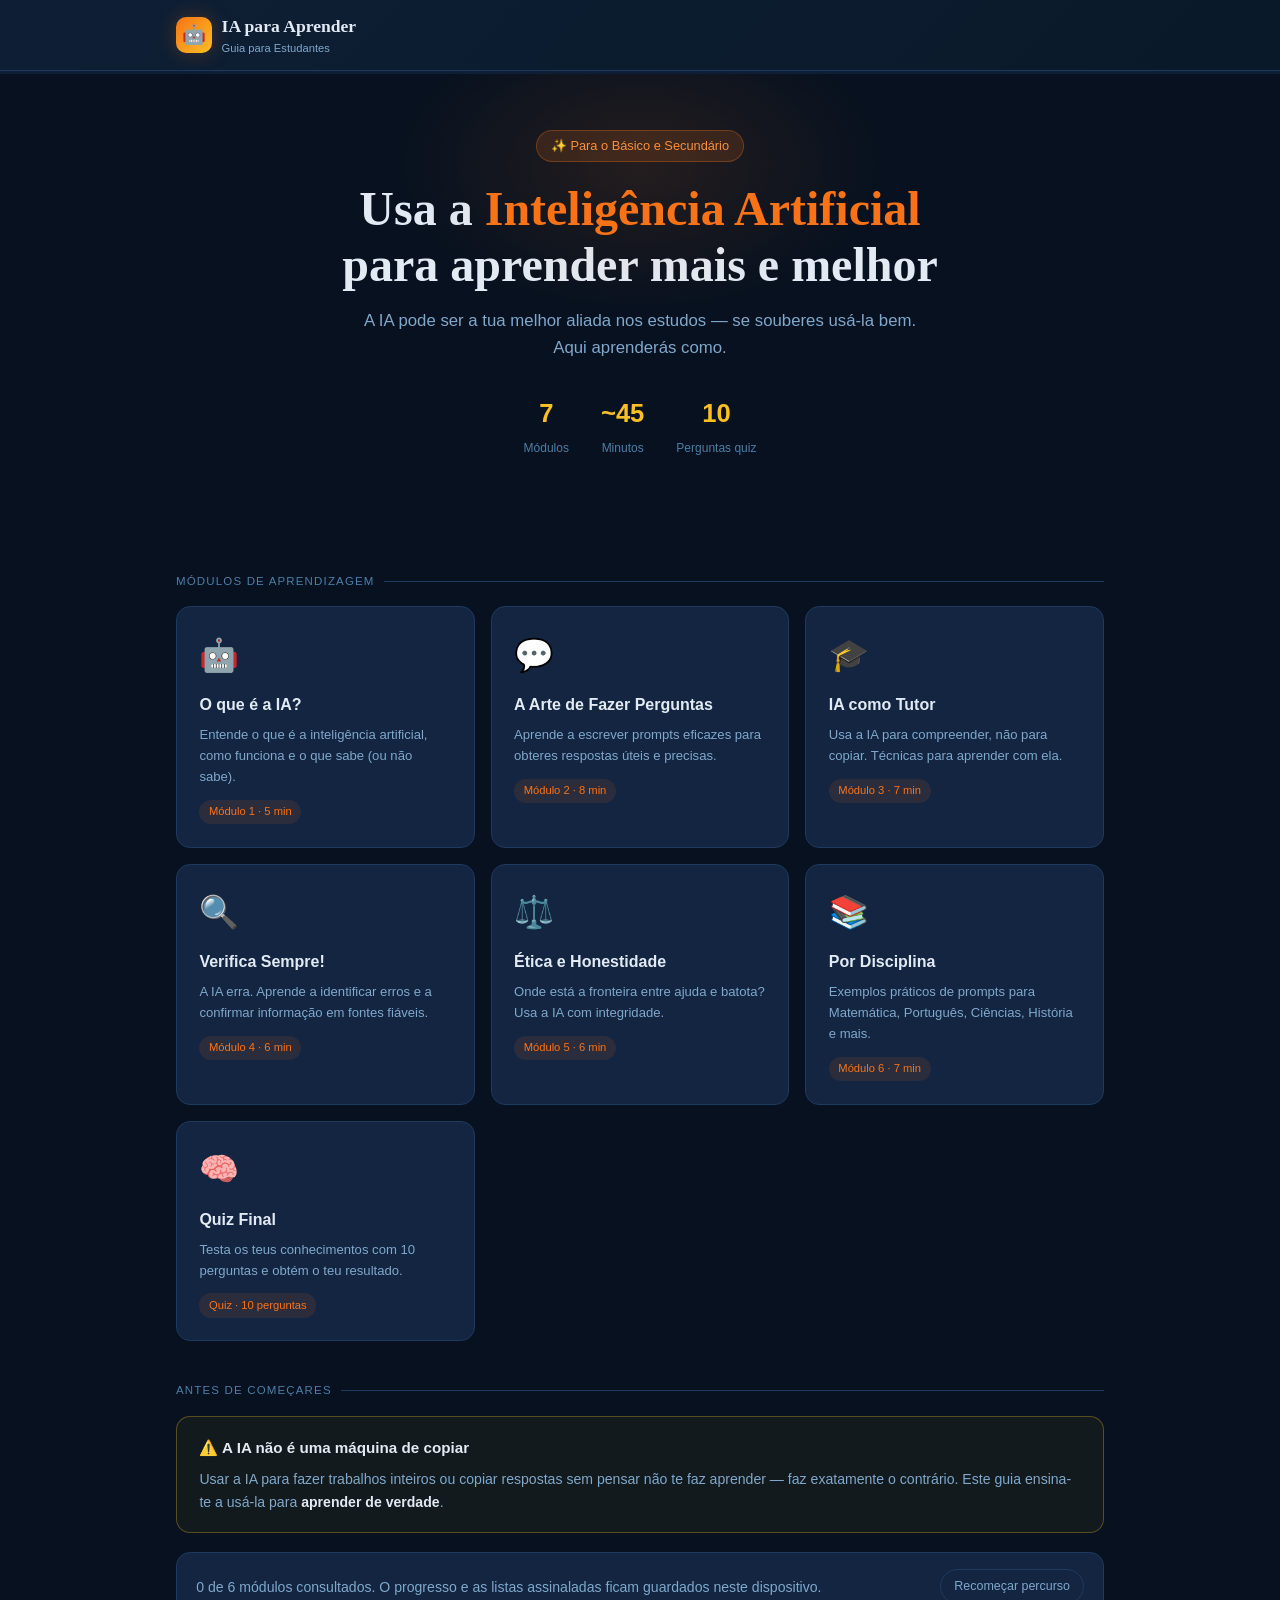
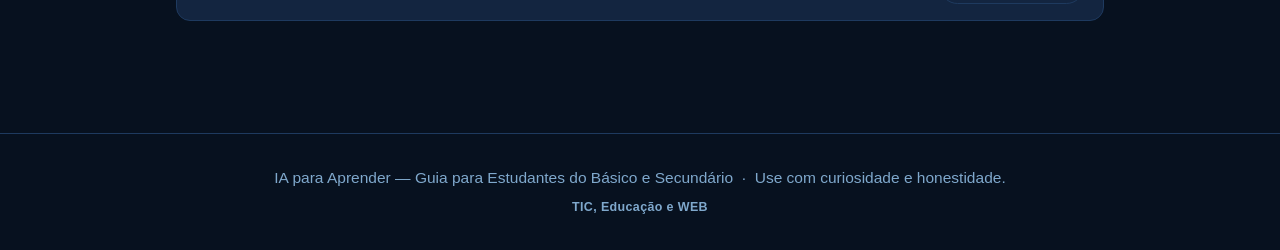
==== commit 1193f4c6: "Enriquece IA para Aprender com progresso local e assinatura" ====
--- a/ia-para-aprender/index.html
+++ b/ia-para-aprender/index.html
@@ -502,6 +502,22 @@
     font-size: 0.78rem; color: var(--text-dim);
   }
 
+  .learning-progress {
+    display:flex; align-items:center; justify-content:space-between; gap:1rem; flex-wrap:wrap;
+    margin-top:1.2rem; padding:1rem 1.2rem; background:var(--card); border:1px solid var(--border);
+    border-radius:var(--radius); color:var(--text-muted); font-size:.88rem;
+  }
+  .learning-progress p { margin:0; font-size:.88rem; }
+  .progress-actions { display:flex; gap:.5rem; flex-wrap:wrap; }
+  .progress-actions button {
+    background:transparent; border:1px solid var(--border); color:var(--text-muted);
+    padding:.4rem .8rem; border-radius:18px; cursor:pointer; font:inherit; font-size:.78rem;
+  }
+  .progress-actions button:hover { border-color:var(--accent); color:var(--accent); }
+  .progress-actions .resume-btn { background:var(--primary); border-color:var(--primary); color:white; font-weight:bold; }
+  .progress-actions .resume-btn:hover { background:var(--primary-light); color:white; }
+  .site-footer .brand { display:block; margin-top:.45rem; color:var(--text-muted); font-weight:600; letter-spacing:.03em; }
+
   /* ===== RESPONSIVE ===== */
   @media (max-width: 600px) {
     .modules-grid { grid-template-columns: 1fr; }
@@ -593,6 +609,13 @@
     <p>Usar a IA para fazer trabalhos inteiros ou copiar respostas sem pensar não te faz aprender — faz exatamente o contrário. Este guia ensina-te a usá-la para <strong>aprender de verdade</strong>.</p>
   </div>
 
+  <div class="learning-progress" aria-live="polite">
+    <p id="progressSummary">O teu percurso fica guardado neste dispositivo.</p>
+    <div class="progress-actions">
+      <button class="resume-btn" id="resumeButton" onclick="resumeLearning()" hidden>Retomar aprendizagem</button>
+      <button onclick="resetLearningProgress()">Recomeçar percurso</button>
+    </div>
+  </div>
 </div>
 </div>
 
@@ -1275,12 +1298,15 @@
 <!-- ===== FOOTER ===== -->
 <footer class="site-footer">
   <p>IA para Aprender — Guia para Estudantes do Básico e Secundário &nbsp;·&nbsp; Use com curiosidade e honestidade.</p>
+  <span class="brand">TIC, Educação e WEB</span>
 </footer>
 
 <script>
 // ===== STATE =====
 const moduleOrder = ['m1','m2','m3','m4','m5','m6','quiz'];
-const visitedModules = new Set();
+const learningStorageKey = 'ia-para-aprender-progress-v1';
+let learningData = loadLearningProgress();
+const visitedModules = new Set(learningData.visitedModules || []);
 let currentView = 'home';
 
 // ===== NAVIGATION =====
@@ -1301,8 +1327,44 @@
 
 function goHome() { showView('home'); }
 
+function loadLearningProgress() {
+  try {
+    const saved = JSON.parse(localStorage.getItem(learningStorageKey) || '{}');
+    return { visitedModules: Array.isArray(saved.visitedModules) ? saved.visitedModules : [], lastModule: saved.lastModule || '', checks: saved.checks && typeof saved.checks === 'object' ? saved.checks : {} };
+  } catch (error) {
+    return { visitedModules: [], lastModule: '', checks: {} };
+  }
+}
+
+function saveLearningProgress() {
+  try { localStorage.setItem(learningStorageKey, JSON.stringify(learningData)); return true; }
+  catch (error) { return false; }
+}
+
+function updateLearningProgress() {
+  const count = moduleOrder.slice(0, 6).filter(id => visitedModules.has(id)).length;
+  const summary = document.getElementById('progressSummary');
+  const resume = document.getElementById('resumeButton');
+  if (summary) summary.textContent = count + ' de 6 módulos consultados. O progresso e as listas assinaladas ficam guardados neste dispositivo.';
+  if (resume) resume.hidden = !learningData.lastModule;
+}
+
+function resumeLearning() { showModule(learningData.lastModule || 'm1'); }
+
+function resetLearningProgress() {
+  learningData = { visitedModules: [], lastModule: '', checks: {} };
+  visitedModules.clear();
+  document.querySelectorAll('.checklist li.checked').forEach(item => item.classList.remove('checked'));
+  saveLearningProgress();
+  updateLearningProgress();
+}
+
 function showModule(id) {
   visitedModules.add(id);
+  learningData.visitedModules = [...visitedModules];
+  learningData.lastModule = id;
+  saveLearningProgress();
+  updateLearningProgress();
   if (id === 'quiz') {
     initQuiz();
     document.getElementById('quiz-area').style.display = 'block';
@@ -1331,6 +1393,12 @@
 // ===== CHECKLISTS =====
 function toggleCheck(item) {
   item.classList.toggle('checked');
+  const list = item.closest('.checklist');
+  const lists = [...document.querySelectorAll('.checklist')];
+  const listId = list.id || 'checklist-' + lists.indexOf(list);
+  const itemIndex = [...list.children].indexOf(item);
+  learningData.checks[listId + '-' + itemIndex] = item.classList.contains('checked');
+  saveLearningProgress();
 }
 
 // ===== TABS =====
@@ -1609,7 +1677,15 @@
 }
 
 // Init
+Object.entries(learningData.checks).forEach(([key, checked]) => {
+  if (!checked) return;
+  const match = key.match(/^(.*)-(\\d+)$/);
+  if (!match) return;
+  const list = document.getElementById(match[1]) || document.querySelectorAll('.checklist')[Number(match[1].replace('checklist-', ''))];
+  if (list && list.children[Number(match[2])]) list.children[Number(match[2])].classList.add('checked');
+});
 showView('home');
+updateLearningProgress();
 </script>
 </body>
 </html>
